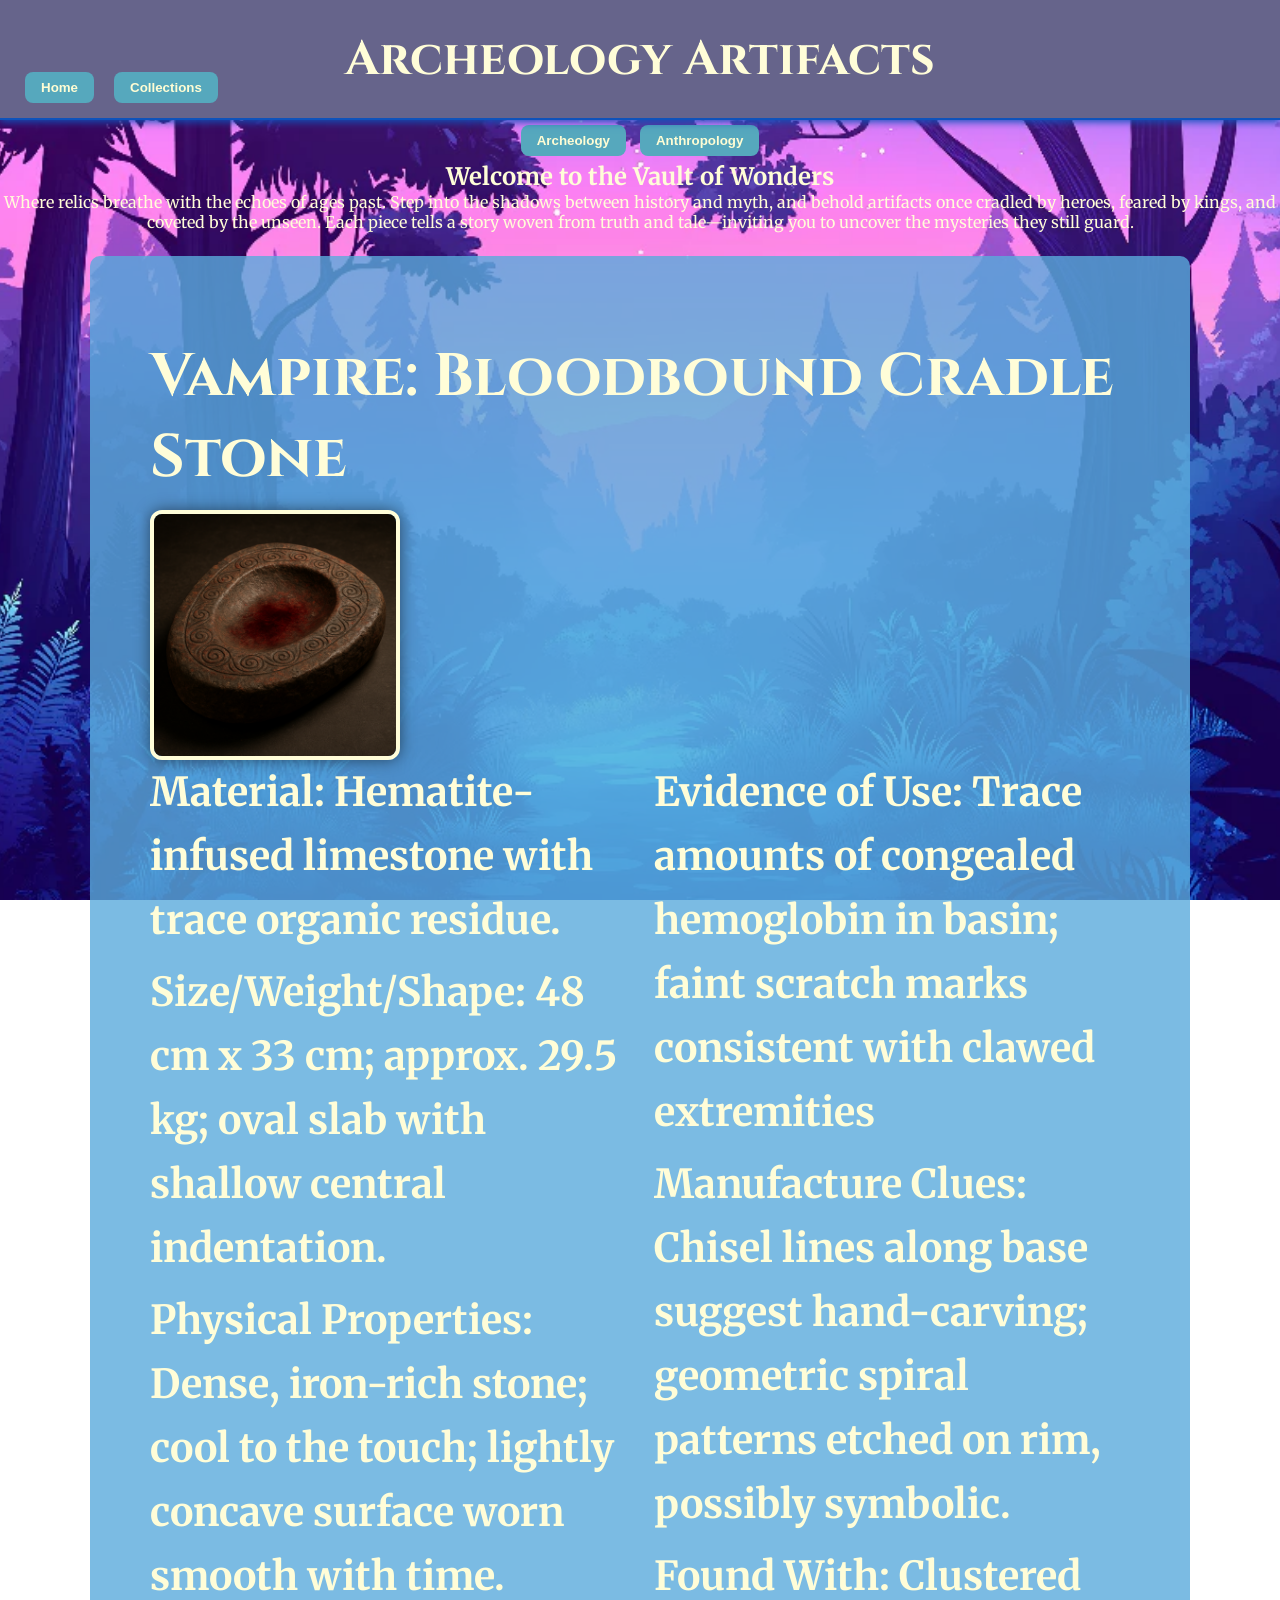
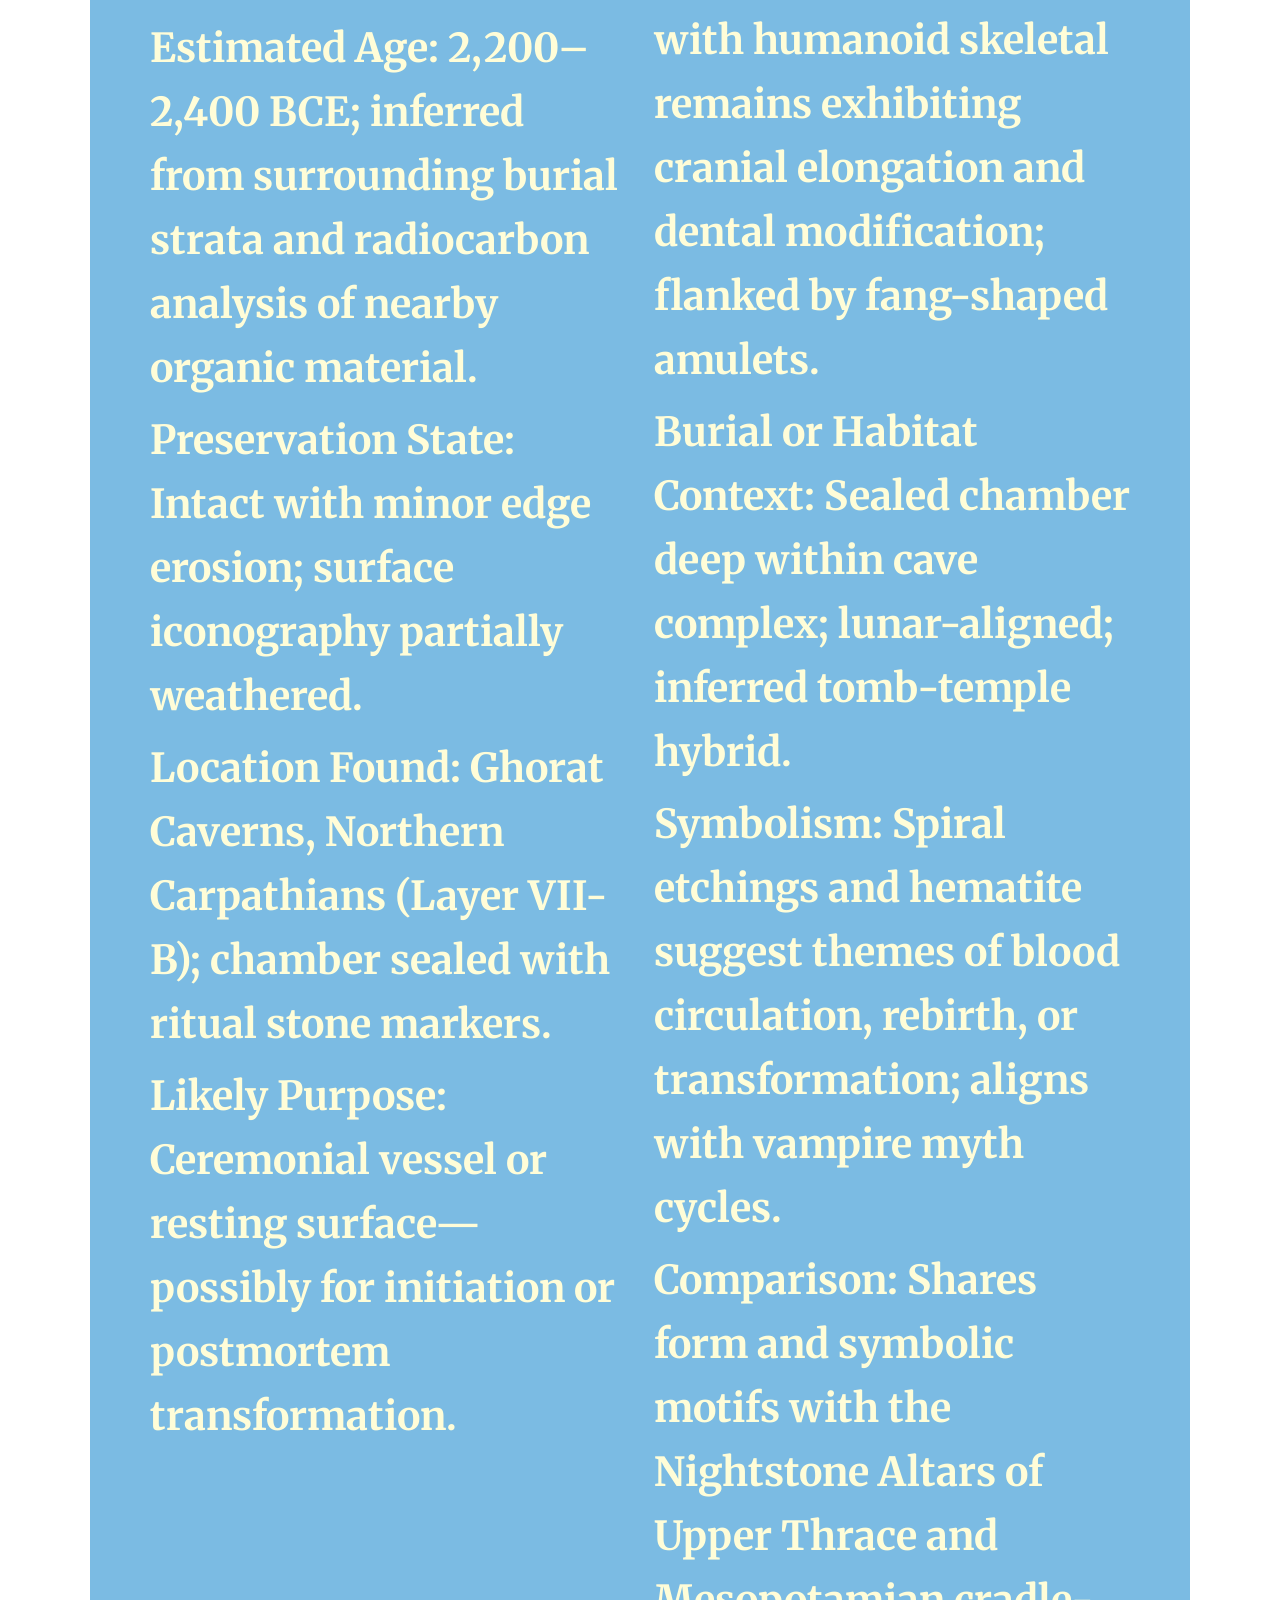
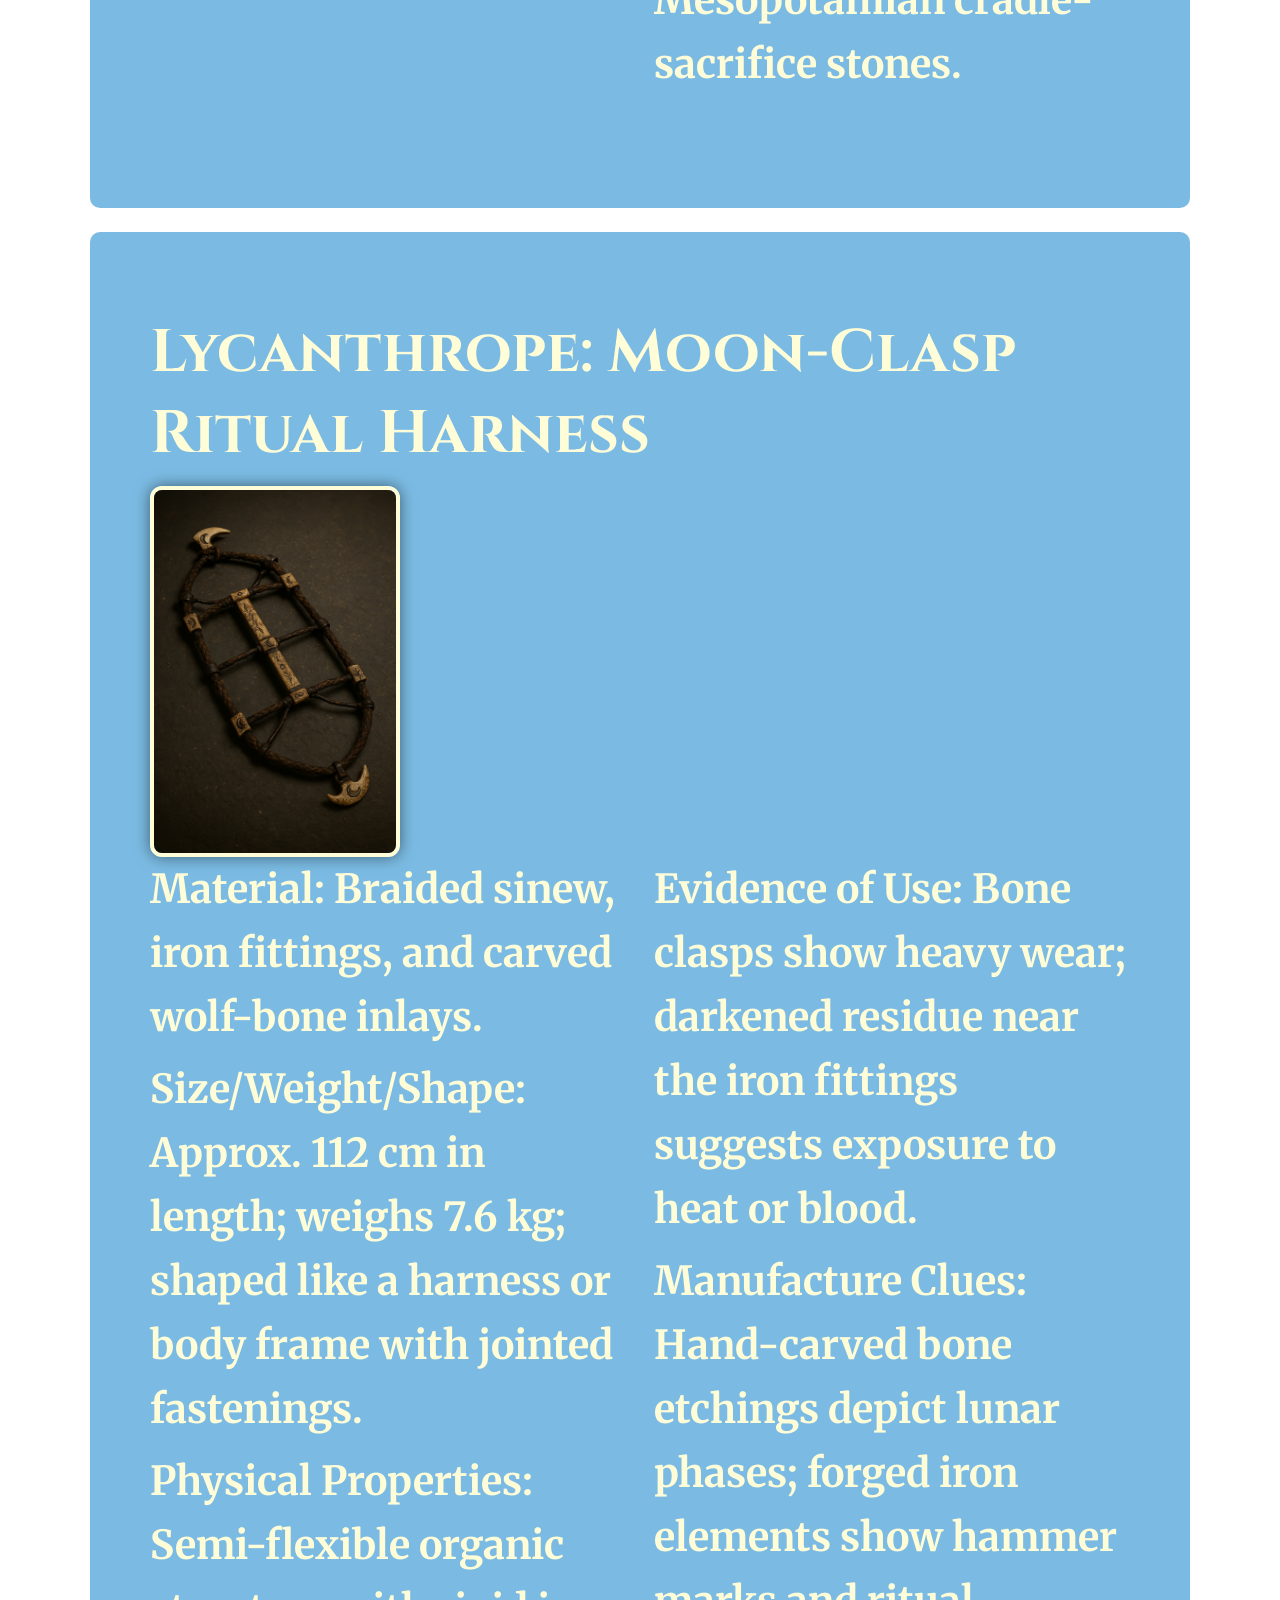
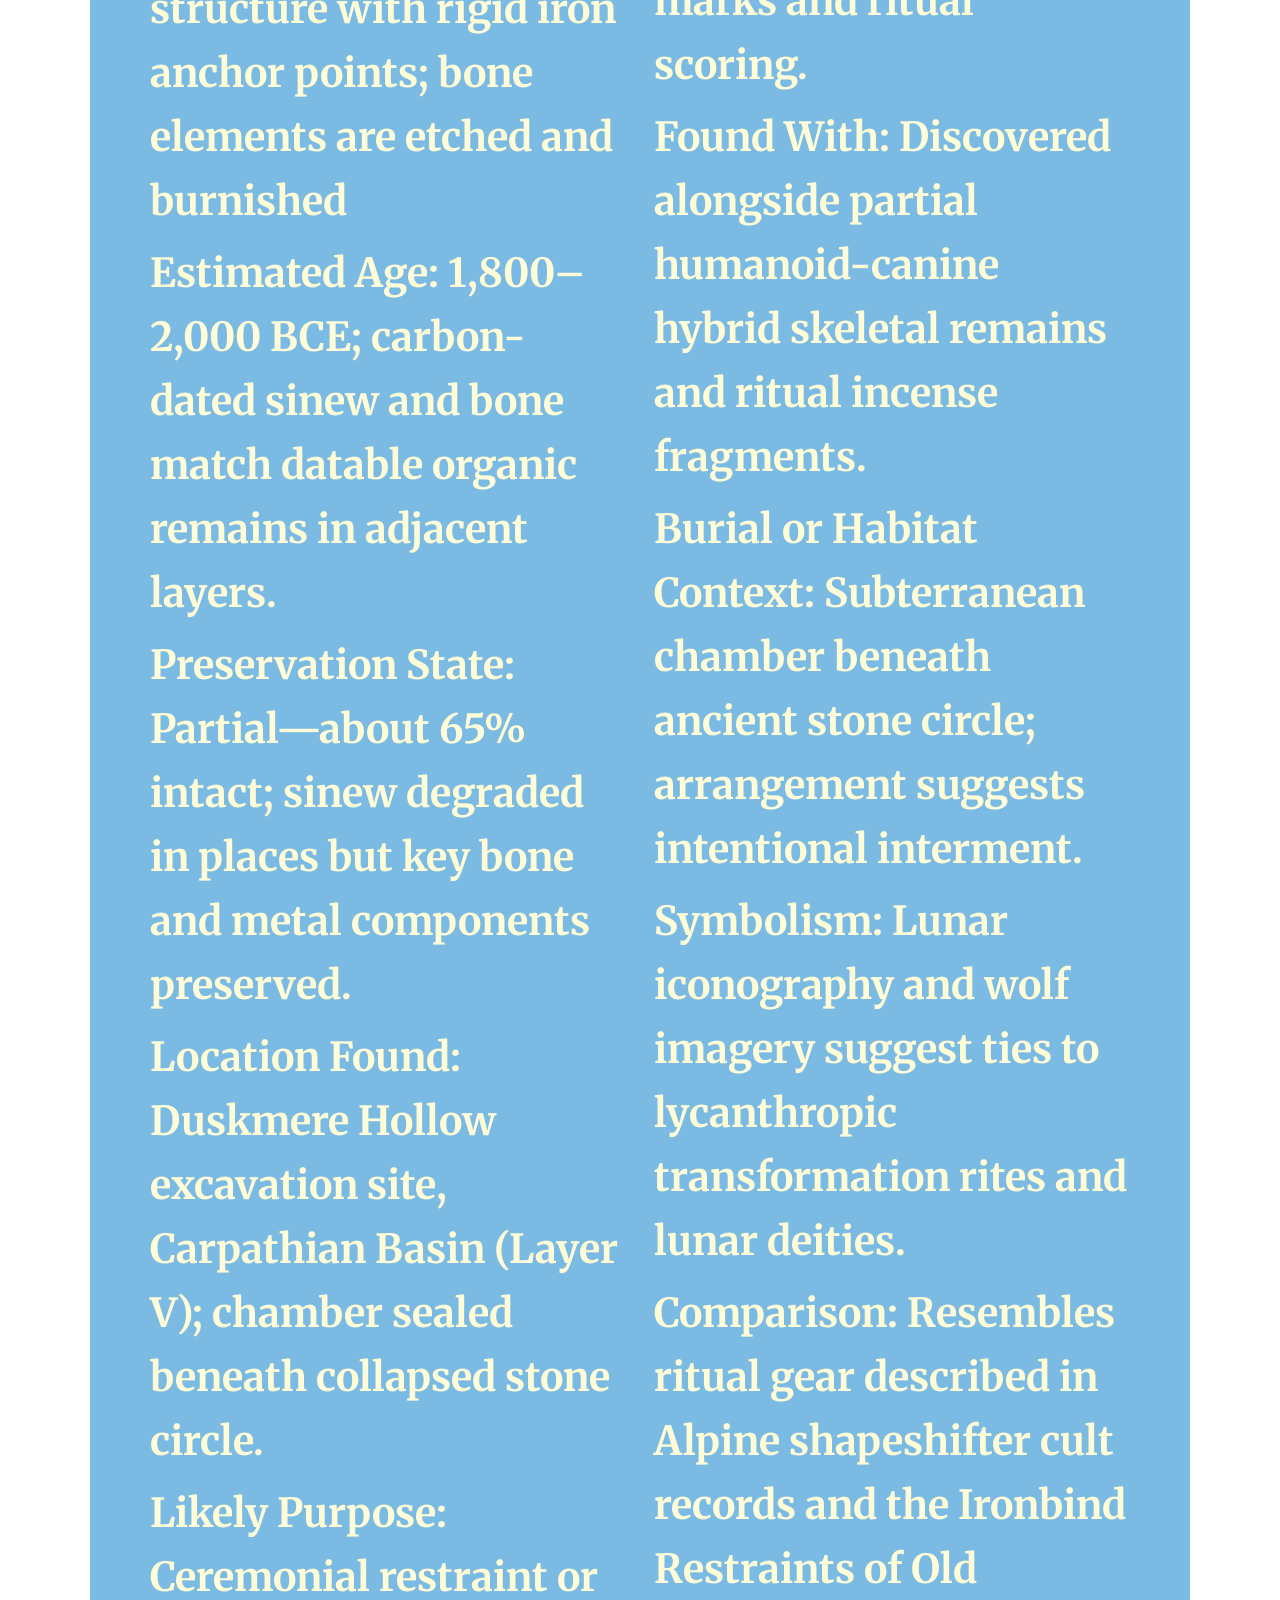
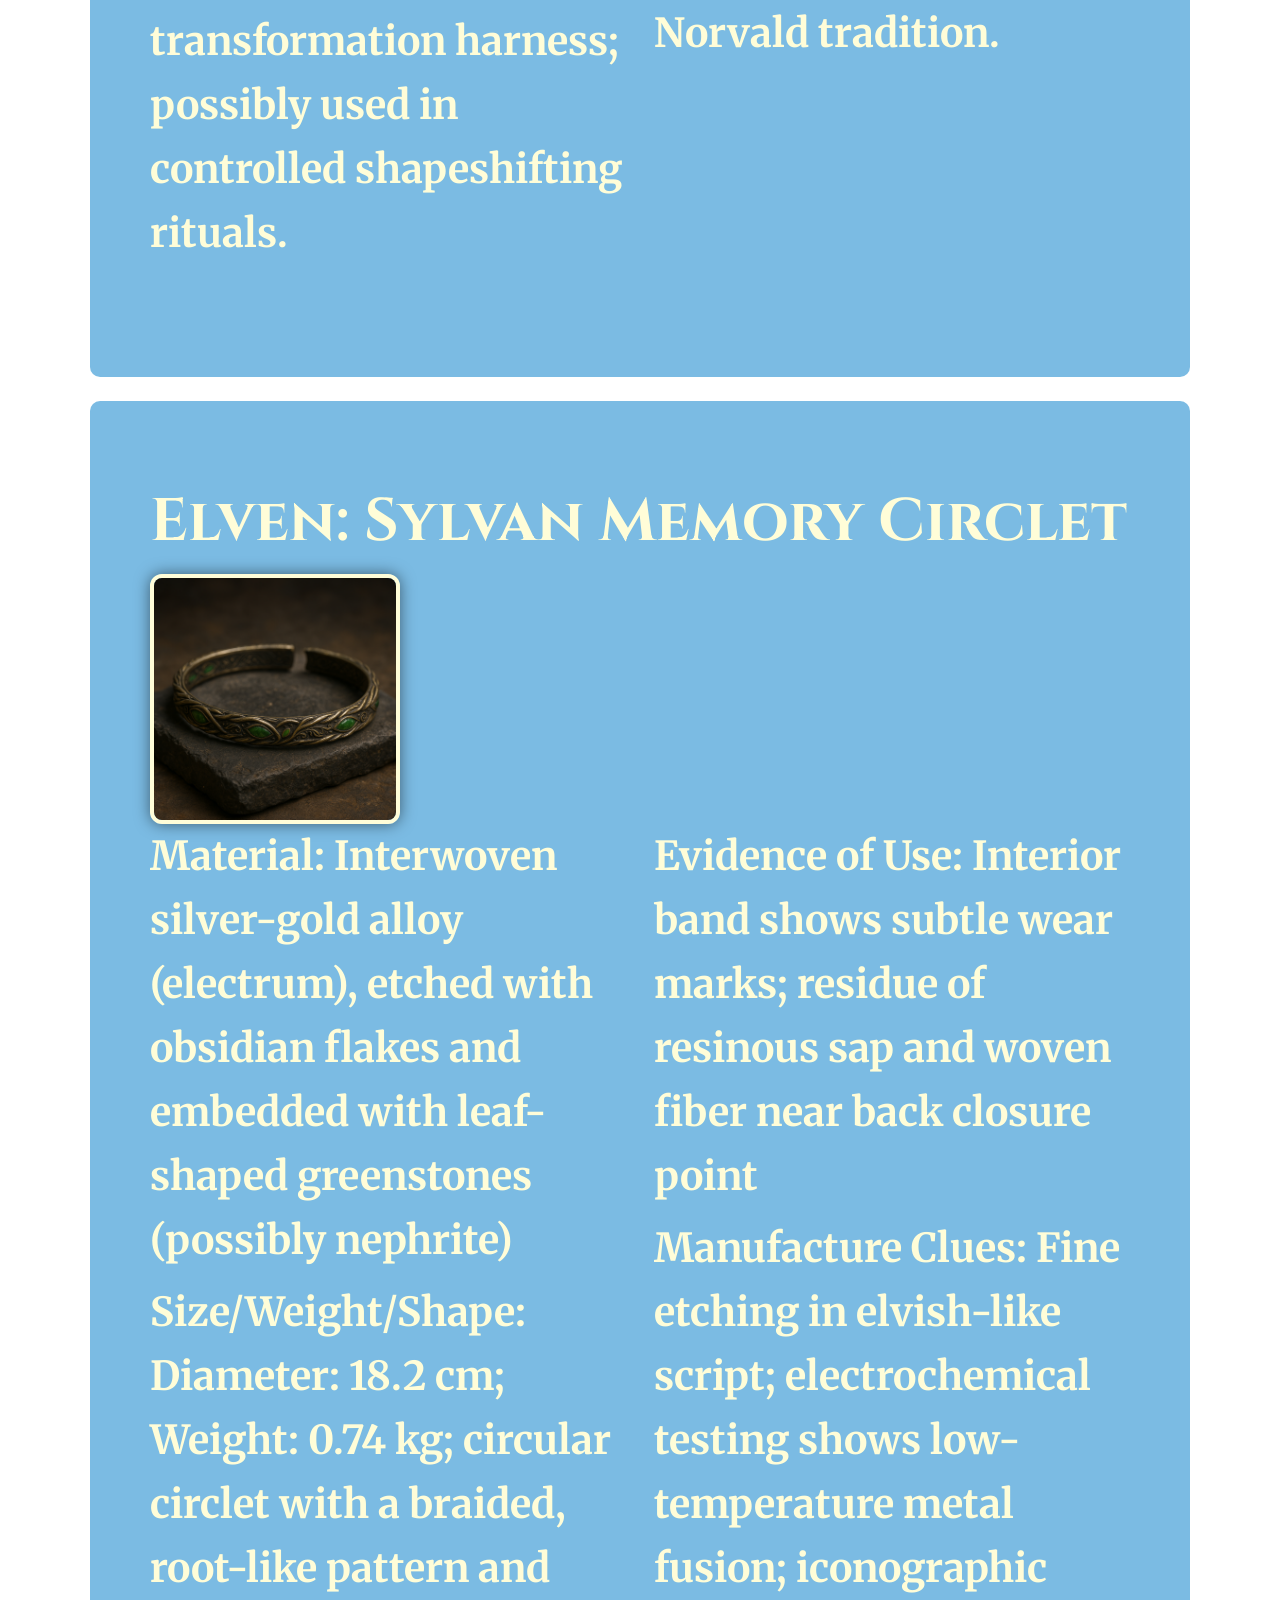
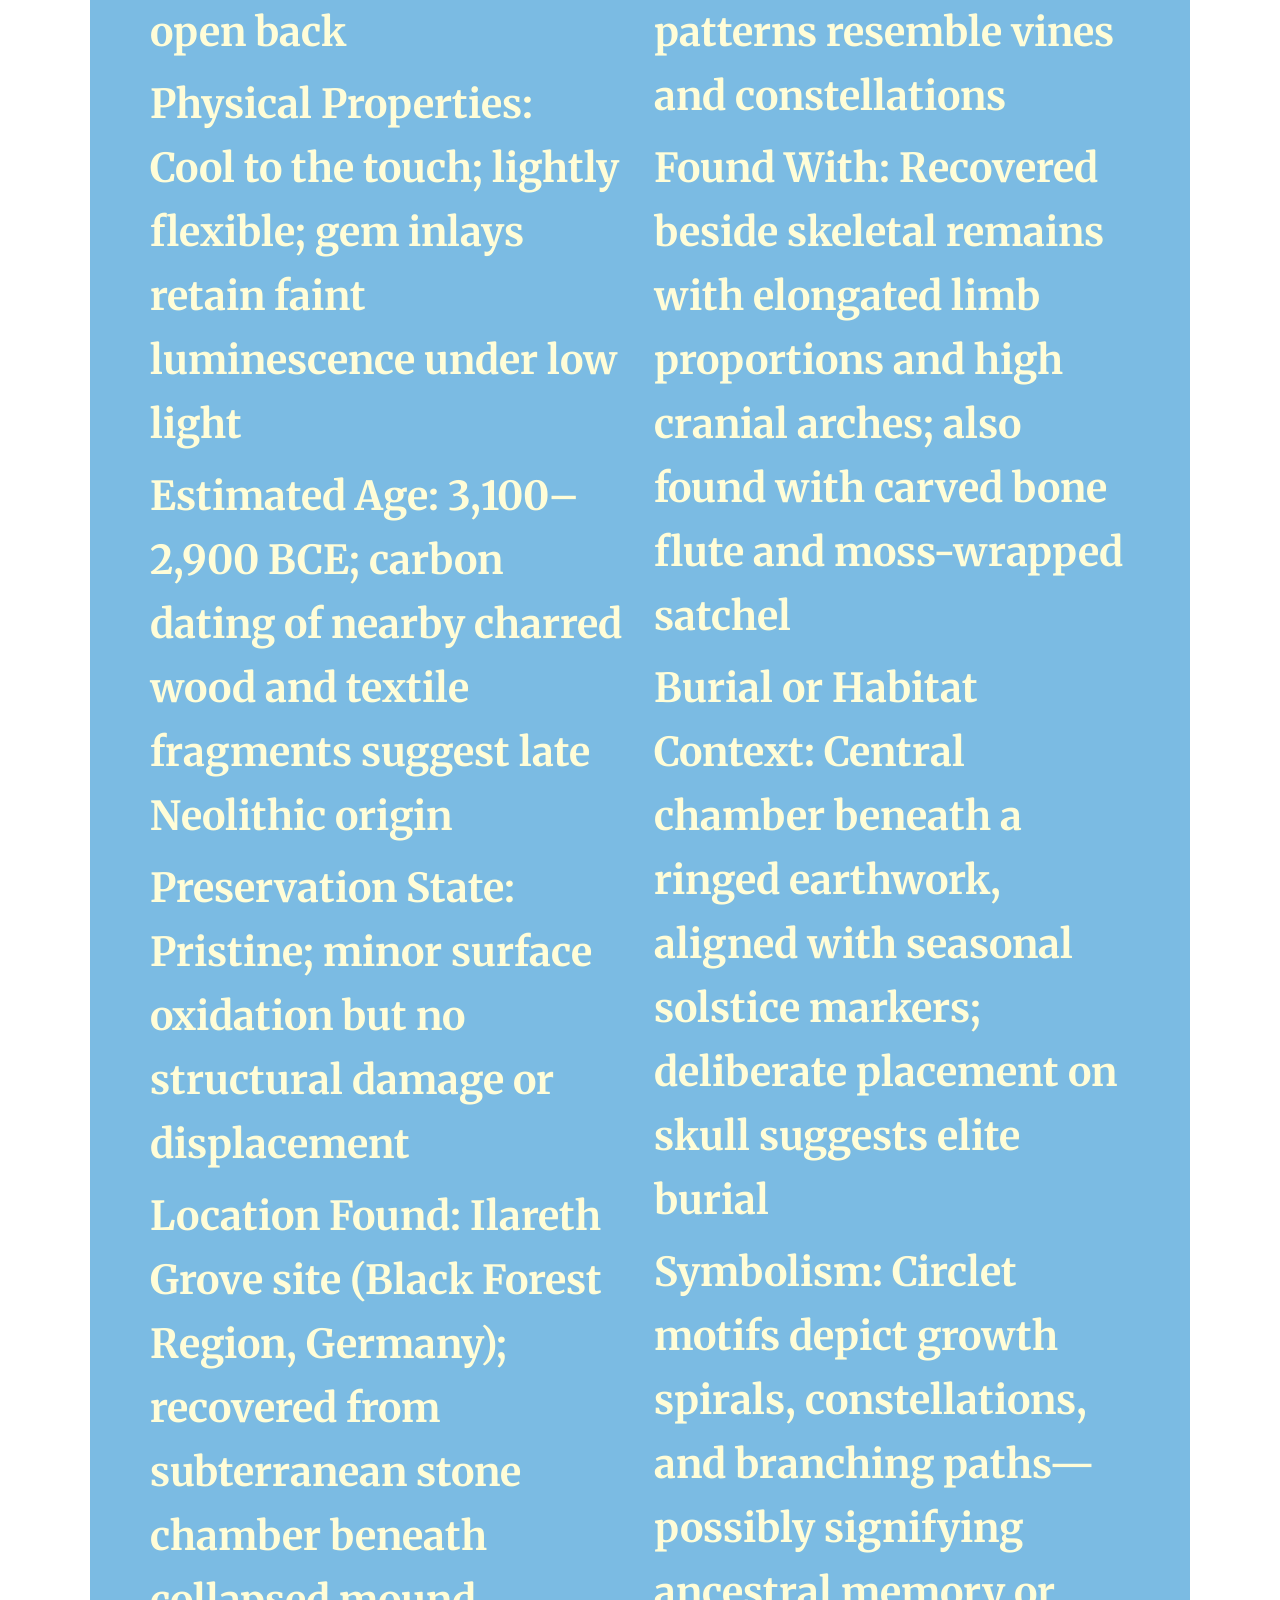
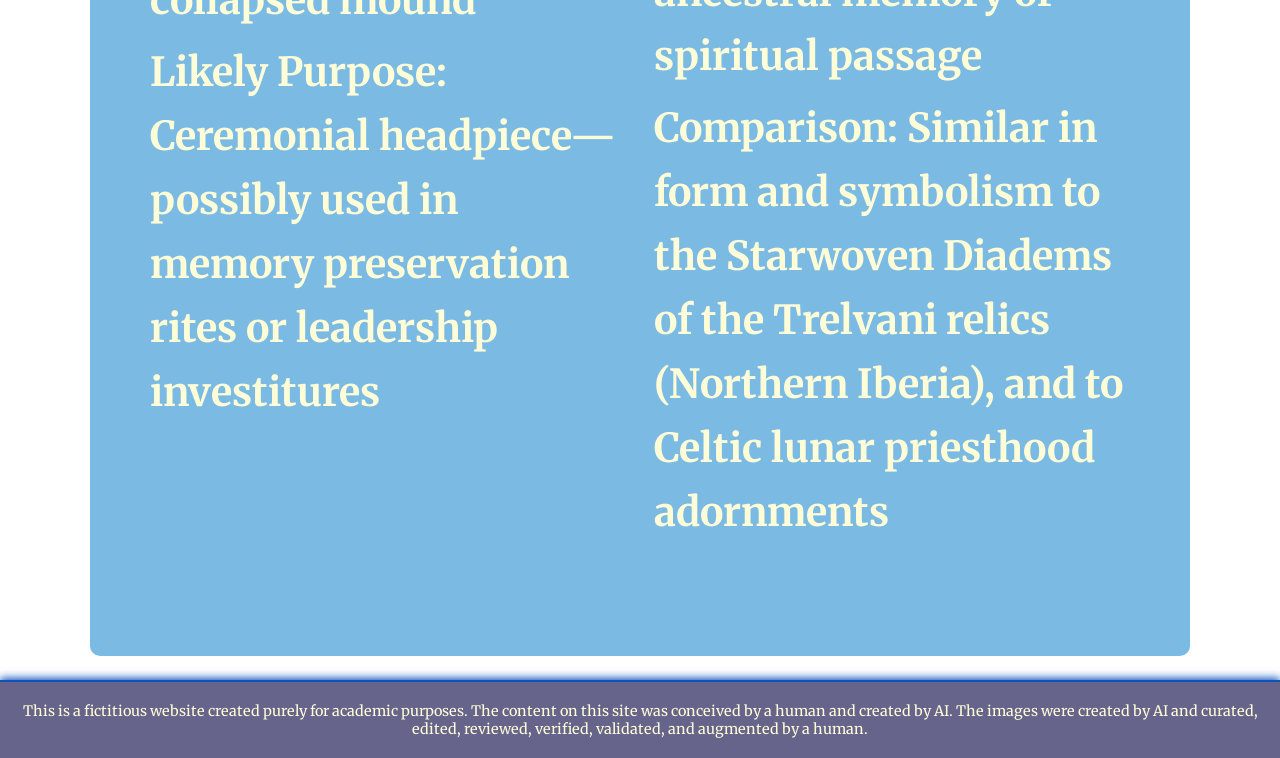
==== index.html @ 2eaf4a97 "Update index.html" ====
<!DOCTYPE html>
<html lang="en">
<head>
  <meta charset="UTF-8">
  <title>Mythical Creature Museum</title>
  <meta name="robots" content="noindex, nofollow">
  <link rel="stylesheet" type="text/css" href="css/archeology.css">
  <link href="https://fonts.googleapis.com/css2?family=Cinzel:wght@700&family=Merriweather:ital,wght@1,300&display=swap" rel="stylesheet">
</head>
<body>
  <div class="page-wrapper">
    <header>
      <h1>Archeology Artifacts</h1>
      <div class="nav-buttons">
        <button onclick="location.href='html/index.html'">Home</button>
        <button onclick="location.href='html/collections.html'">Collections</button>
      </div>
    </header>

    <div class="background-wrap">
      <div class="sub-nav-buttons">
        <button onclick="location.href='archeology.html'">Archeology</button>
        <button onclick="location.href='anthropology.html'">Anthropology</button>
      </div>
     <main class="home-columns">
      <section class="hero">
        <h2>Welcome to the Vault of Wonders</h2>
        <p>Where relics breathe with the echoes of ages past. Step into the
          shadows between history and myth, and behold artifacts once cradled
          by heroes, feared by kings, and coveted by the unseen. Each piece
          tells a story woven from truth and tale—inviting you to uncover the
          mysteries they still guard.</p>
      </section>

     <div class="creature-grid">

<!-- Artifact item 1 -->
  <section class="vampire-container">
   <div class="vampire-row">
     <h3 class="artifact-title">
       <a href="https://yelyaht.github.io/MuseumV/">Vampire: Bloodbound Cradle Stone</a></h3>
     </h3>

     <div class="artifact-media">
       <img src="images/vamart.jpg" alt="Vampire Artifact">
    </div>

       <div class="artifact-text">
         <div class="spec-list">
            <p><strong>Material:</strong> Hematite-infused limestone with trace organic residue.</p>
            <p><strong>Size/Weight/Shape:</strong> 48 cm x 33 cm; approx. 29.5 kg; oval
            slab with shallow central indentation.</p>
            <p><strong>Physical Properties:</strong> Dense, iron-rich stone; cool to the touch;
            lightly concave surface worn smooth with time.</p>
            <p><strong>Estimated Age:</strong> 2,200–2,400 BCE; inferred from surrounding
            burial strata and radiocarbon analysis of nearby organic material.</p>
            <p><strong>Preservation State:</strong> Intact with minor edge erosion;
            surface iconography partially weathered.</p>
            <p><strong>Location Found:</strong> Ghorat Caverns, Northern Carpathians
            (Layer VII-B); chamber sealed with ritual stone markers.</p>
            <p><strong>Likely Purpose:</strong> Ceremonial vessel or resting
            surface—possibly for initiation or postmortem transformation.</p>
            <p><strong>Evidence of Use:</strong> Trace amounts of congealed hemoglobin
            in basin; faint scratch marks consistent with clawed extremities</p>
            <p><strong>Manufacture Clues:</strong> Chisel lines along base suggest
            hand-carving; geometric spiral patterns etched on rim, possibly symbolic.</p>
            <p><strong>Found With:</strong> Clustered with humanoid skeletal remains
            exhibiting cranial elongation and dental modification; flanked by fang-shaped
            amulets.</p>
            <p><strong>Burial or Habitat Context:</strong> Sealed chamber deep within
            cave complex; lunar-aligned; inferred tomb-temple hybrid.</p>
            <p><strong>Symbolism:</strong> Spiral etchings and hematite suggest themes
            of blood circulation, rebirth, or transformation; aligns with vampire myth
            cycles.</p>
            <p><strong>Comparison:</strong> Shares form and symbolic motifs with the
            Nightstone Altars of Upper Thrace and Mesopotamian cradle-sacrifice stones.</p>
          </ol>
          </div>
        </div>
      </div>
    </div>
  </section>

<!-- Artifact item 2 -->
    <section class="werewolf-container">
      <div class="werewolf-row">
        <h3 class="artifact-title">
          <a href="https://yelyaht.github.io/Museum/html/werewolf.html">Lycanthrope: Moon-Clasp Ritual Harness</a></h3>
        </h3>

        <div class="artifact-media">
          <img src="images/werart.jpg" alt="Werewolf Artifact">
        </div>

          <div class="artifact-text">
            <div class="spec-list">
              <p><strong>Material:</strong> Braided sinew, iron fittings, and carved
              wolf-bone inlays.</p>
              <p><strong>Size/Weight/Shape:</strong> Approx. 112 cm in length; weighs
              7.6 kg; shaped like a harness or body frame with jointed fastenings.</p>
              <p><strong>Physical Properties:</strong> Semi-flexible organic structure
              with rigid iron anchor points; bone elements are etched and burnished</p>
              <p><strong>Estimated Age:</strong> 1,800–2,000 BCE; carbon-dated sinew
              and bone match datable organic remains in adjacent layers.</p>
              <p><strong>Preservation State:</strong> Partial—about 65% intact; sinew
              degraded in places but key bone and metal components preserved.</p>
              <p><strong>Location Found:</strong> Duskmere Hollow excavation site, Carpathian
              Basin (Layer V); chamber sealed beneath collapsed stone circle.</p>
              <p><strong>Likely Purpose:</strong> Ceremonial restraint or transformation harness;
              possibly used in controlled shapeshifting rituals.</p>
              <p><strong>Evidence of Use:</strong> Bone clasps show heavy wear; darkened
              residue near the iron fittings suggests exposure to heat or blood.</p>
              <p><strong>Manufacture Clues:</strong> Hand-carved bone etchings depict lunar phases;
              forged iron elements show hammer marks and ritual scoring.</p>
              <p><strong>Found With:</strong> Discovered alongside partial humanoid-canine
              hybrid skeletal remains and ritual incense fragments.</p>
              <p><strong>Burial or Habitat Context:</strong> Subterranean chamber beneath
              ancient stone circle; arrangement suggests intentional interment.</p>
              <p><strong>Symbolism:</strong> Lunar iconography and wolf imagery suggest ties to
              lycanthropic transformation rites and lunar deities.</p>
              <p><strong>Comparison:</strong> Resembles ritual gear described in Alpine
              shapeshifter cult records and the Ironbind Restraints of Old Norvald tradition.</p>
          </ol>
          </div>
        </div>
      </div>
     </div>
  </section>

<!-- Artifact item 2 -->
    <section class="elven-container">
      <div class="elven-row">
        <h3 class="artifact-title">
          <a href="https://yelyaht.github.io/MuseumE/">Elven: Sylvan Memory Circlet</a></h3>
        </h3>

        <div class="artifact-media">
          <img src="images/elfart.jpg" alt="Elven Artifact">
        </div>

          <div class="artifact-text">
            <div class="spec-list">
               <p><strong>Material:</strong> Interwoven silver-gold alloy (electrum),
               etched with obsidian flakes and embedded with leaf-shaped greenstones
               (possibly nephrite)</p>
               <p><strong>Size/Weight/Shape:</strong> Diameter: 18.2 cm; Weight: 0.74 kg;
               circular circlet with a braided, root-like pattern and open back</p>
               <p><strong>Physical Properties:</strong> Cool to the touch; lightly
               flexible; gem inlays retain faint luminescence under low light</p>
               <p><strong>Estimated Age:</strong> 3,100–2,900 BCE; carbon dating of
               nearby charred wood and textile fragments suggest late Neolithic origin</p>
               <p><strong>Preservation State:</strong> Pristine; minor surface oxidation
               but no structural damage or displacement</p>
               <p><strong>Location Found:</strong> Ilareth Grove site (Black Forest Region,
               Germany); recovered from subterranean stone chamber beneath collapsed
               mound</p>
               <p><strong>Likely Purpose:</strong> Ceremonial headpiece—possibly used
               in memory preservation rites or leadership investitures</p>
               <p><strong>Evidence of Use:</strong> Interior band shows subtle wear
               marks; residue of resinous sap and woven fiber near back closure point</p>
               <p><strong>Manufacture Clues:</strong> Fine etching in elvish-like script;
               electrochemical testing shows low-temperature metal fusion; iconographic
               patterns resemble vines and constellations</p>
               <p><strong>Found With:</strong> Recovered beside skeletal remains with
               elongated limb proportions and high cranial arches; also found with carved
               bone flute and moss-wrapped satchel</p>
               <p><strong>Burial or Habitat Context:</strong> Central chamber beneath
               a ringed earthwork, aligned with seasonal solstice markers; deliberate
               placement on skull suggests elite burial</p>
               <p><strong>Symbolism:</strong> Circlet motifs depict growth spirals,
               constellations, and branching paths—possibly signifying ancestral memory
               or spiritual passage</p>
               <p><strong>Comparison:</strong> Similar in form and symbolism to the
               Starwoven Diadems of the Trelvani relics (Northern Iberia), and to
               Celtic lunar priesthood adornments</p>
          </ol>
         </div>
       </div>
      </div>
    </div>
  </section>

   <footer>
     <p>This is a fictitious website created purely for academic purposes. The
        content on this site was conceived by a human and created by AI. The
        images were created by AI and curated, edited, reviewed, verified,
        validated, and augmented by a human.</p>
   </footer>
  </div>
 </div>
</body>
</html>
---- css/archeology.css ----
/* Fonts */
@import url('https://fonts.googleapis.com/css2?family=Cinzel:wght@700&family=Merriweather:ital,wght@1,300&display=swap');

/* Base reset */
* {
  box-sizing: border-box;
  margin: 0;
  padding: 0;
}

html, body {
  height: 100%;
  padding: 0;
  margin: 0;
}

body {
  margin: 0;
  font-family: 'Merriweather', serif;
  background: url('../images/banner.jpg') no-repeat center center fixed;
  background-size: cover;
  color: #fffdd8;
  text-align: center;
}

header {
  position: sticky;
  top: 0;
  background-color: #66648b;
  color: #fffdd8;
  padding: 20px;
  z-index: 1000;
  border-bottom: 2px solid #0f52ba;
  text-align: center;
  font-family: 'Cinzel', serif;
  font-size: 2em;
  display: flex;
  align-items: center;
  justify-content: center;
  position: sticky;
  top: 0;
  height: 120px;
  box-shadow: 0 2px 8px #0f52ba;
}

header h1 {
  padding: 20px;
  margin: 0;
  font-size: 3rem;
}

.nav-buttons {
  position: absolute;
  bottom: 10px;
  left: 20px;
  display: flex;
  gap: 10px;
}

button {
  margin: 5px;
  padding: 8px 16px;
  background-color: #56a8bd;
  color: #FFFDD4;
  border: none;
  border-radius: 8px;
  cursor: pointer;
  font-weight: bold;
  transition: background-color 0.3s ease;
}

button:hover {
  background-color: #56a8bd;
}

.artifact h2 {
  background-color: rgba(90, 170, 220, 0.8);
  display: inline-block;
  padding: 20px 40px;
  border-radius: 10px;
  font-size: 2.5rem;
  font-family: 'Cinzel', serif;
  margin-top: 40px;
}

.vampire-container,
.werewolf-container,
.elven-container {
  background-color: rgba(90, 170, 220, 0.8);
  padding: 60px 40px;
  font-size: 2.5rem;
  font-weight: bold;
  border-radius: 10px;
  flex: 1;
  min-width: 200px;
  max-width: 1100px;
  margin: 24px auto;
  text-align: left;
}

.vampire-row,
.werewolf-row,
.elven-row {
  display: block;
  margin-bottom: 32px;
  padding: 20px;
  border-radius: 12px;
}

/* Headings above each artifact */
.vampire-row h3,
.werewolf-row h3,
.elven-row h3 {
  margin: 0 0 12px 0;          /* space below title */
  font-family: 'Cinzel', serif;
  font-size: 1.5em;
}

.vampire-row h3 a,
.werewolf-row h3 a,
.elven-row h3 a {
  color: #fffdd8;
  text-decoration: none;
}

.vampire-row h3 a:hover,
.werewolf-row h3 a:hover,
.elven-row h3 a:hover {
  text-decoration: underline;
}

.artifact-card {
  display: grid;
  grid-template-columns: 260px 1fr; /* image + list area */
  gap: 16px;
  align-items: start;
  background: none;
  padding: 0;
  border-radius: 0;
  box-shadow: none;
}

.artifact-title {
  grid-area: title;
  margin: 0 0 4px 0;
  font-family: 'Cinzel', serif;
  font-size: 1em;
}

.artifact-title a {
  color: #fffdd8
  text-decoration: none;
}

/* column/grid */

.artifact-media img {
  width: 100%;
  max-width: 260px;
  height: auto;
  border: 4px solid #fffdd8;
  border-radius: 12px;
  box-shadow: 0 0 15px rgba(0,0,0,0.5);
  display: block;
  margin: 0;
}

.artifact-text{
  margin: 0;
  background: none;
  padding: 0;
  border-radius: 0;
  box-shadow: none;
}

.spec-list {
  column-count: 2;
  column-gap: 28px;
  margin: 0;
}

.spec-list p{
  break-inside: avoid;
  margin: 0 0 8px 0;
  line-height: 1.6;
}

.vampire-row img {
  width: 250px;
  height: auto;
  border: 4px solid #fffdd8;
  border-radius: 12px;
  box-shadow: 0 0 15px rgba(0,0,0,0.5);
  flex-shrink: 0;
}

.werewolf-row img {
  width: 250px;
  height: auto;
  border: 4px solid #fffdd8;
  border-radius: 12px;
  box-shadow: 0 0 15px rgba(0,0,0,0.5);
  flex-shrink: 0;
}

.elven-row img {
  width: 250px;
  height: auto;
  border: 4px solid #fffdd8;
  border-radius: 12px;
  box-shadow: 0 0 15px rgba(0,0,0,0.5);
  flex-shrink: 0;
}

/* Footer */
footer {
  background-color: #66648b;
  text-align: center;
  padding: 20px;
  margin-top: auto;
  border-top: 2px solid #0f52ba;
  font-size: 0.9em;
  box-shadow: 0 -2px 8px #0f52ba;
  width: 100%;
}
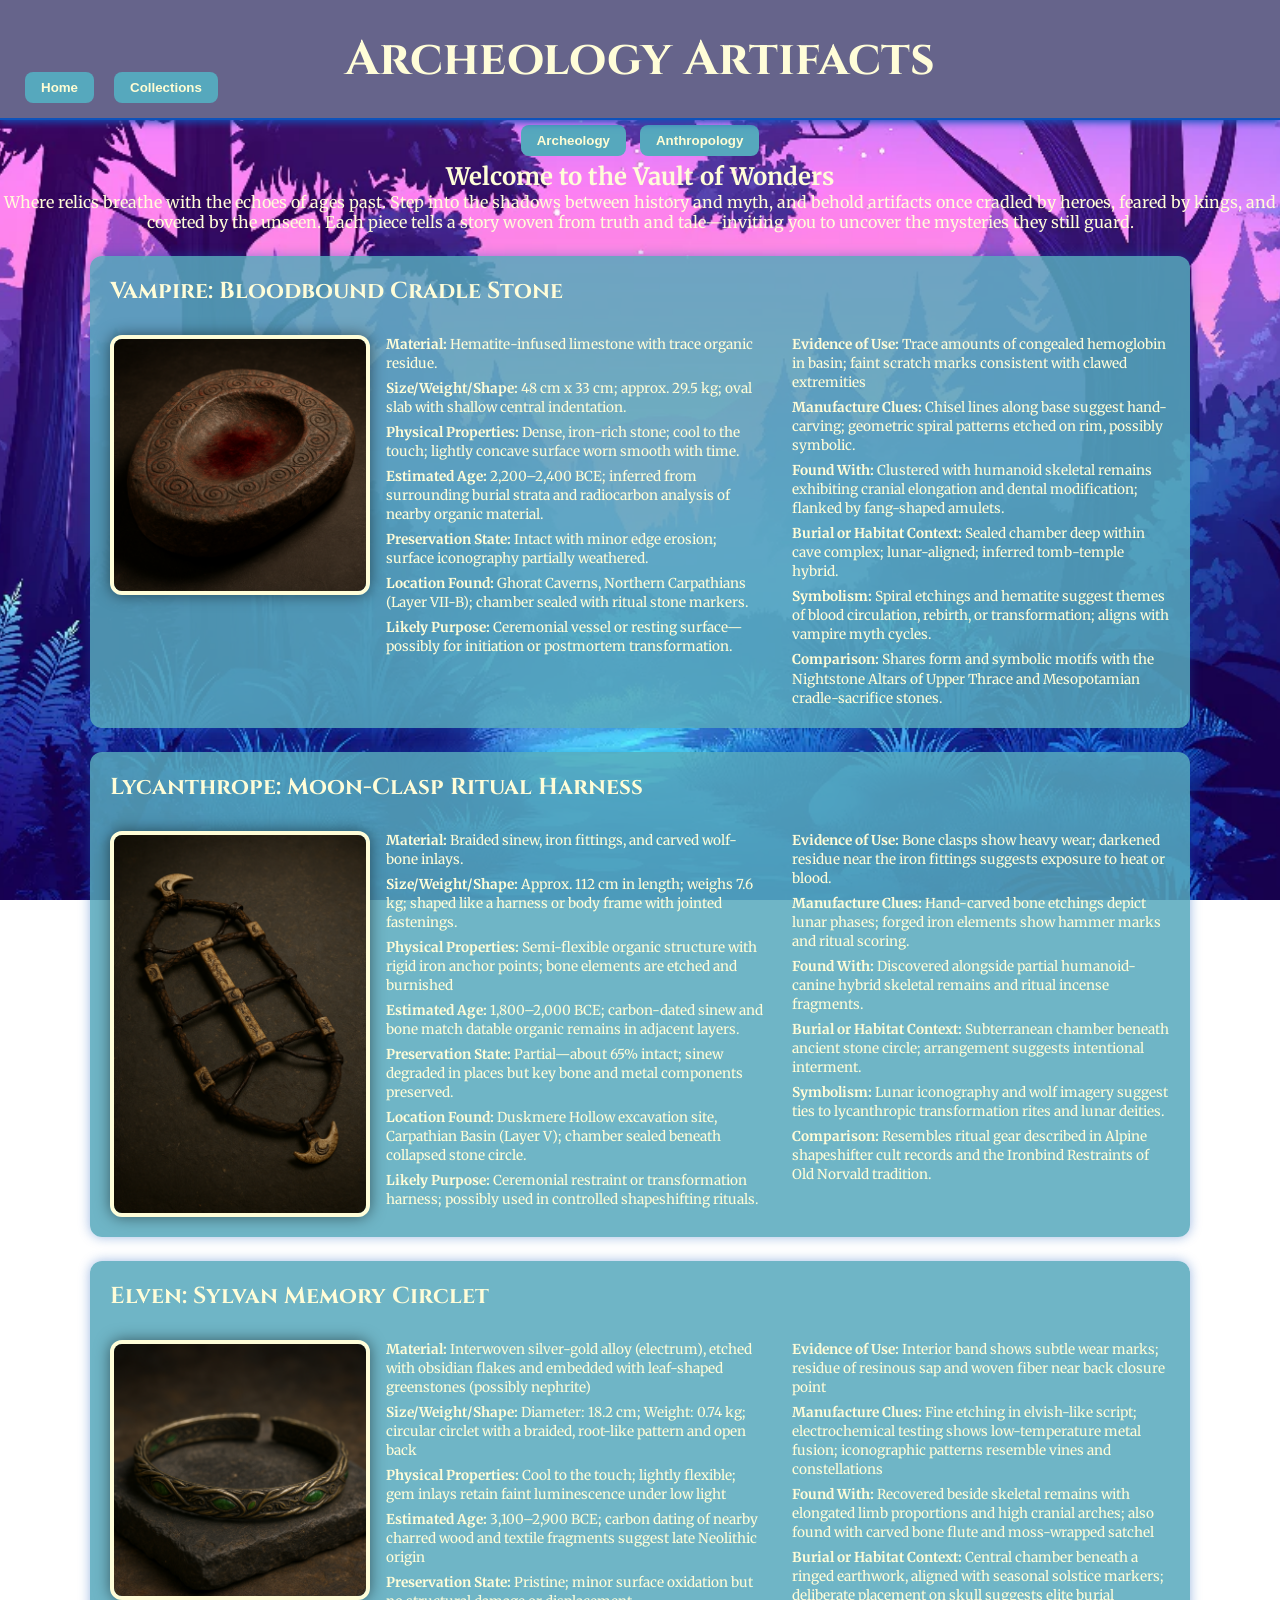
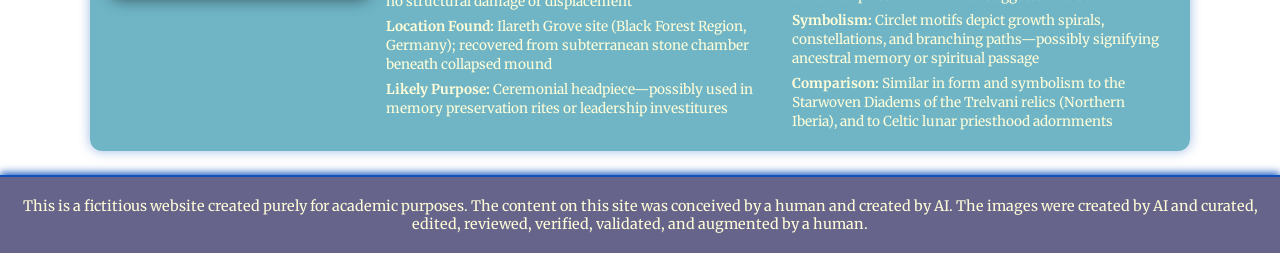
==== commit 30857175: "Update index.html" ====
--- a/index.html
+++ b/index.html
@@ -12,14 +12,14 @@
     <header>
       <h1>Archeology Artifacts</h1>
       <div class="nav-buttons">
-        <button onclick="location.href='html/index.html'">Home</button>
-        <button onclick="location.href='html/collections.html'">Collections</button>
+        <button onclick="location.href='https://yelyaht.github.io/Museum/'">Home</button>
+        <button onclick="location.href='https://yelyaht.github.io/Museum/html/collections.html'">Collections</button>
       </div>
     </header>
 
     <div class="background-wrap">
       <div class="sub-nav-buttons">
-        <button onclick="location.href='archeology.html'">Archeology</button>
+        <button onclick="location.href='https://yelyaht.github.io/MuseumArAn/'">Archeology</button>
         <button onclick="location.href='anthropology.html'">Anthropology</button>
       </div>
      <main class="home-columns">
@@ -37,9 +37,7 @@
 <!-- Artifact item 1 -->
   <section class="vampire-container">
    <div class="vampire-row">
-     <h3 class="artifact-title">
-       <a href="https://yelyaht.github.io/MuseumV/">Vampire: Bloodbound Cradle Stone</a></h3>
-     </h3>
+     <h3><a href="https://yelyaht.github.io/MuseumV/">Vampire: Bloodbound Cradle Stone</a></h3>
 
      <div class="artifact-media">
        <img src="images/vamart.jpg" alt="Vampire Artifact">
@@ -74,7 +72,6 @@
             cycles.</p>
             <p><strong>Comparison:</strong> Shares form and symbolic motifs with the
             Nightstone Altars of Upper Thrace and Mesopotamian cradle-sacrifice stones.</p>
-          </ol>
           </div>
         </div>
       </div>
@@ -84,9 +81,7 @@
 <!-- Artifact item 2 -->
     <section class="werewolf-container">
       <div class="werewolf-row">
-        <h3 class="artifact-title">
-          <a href="https://yelyaht.github.io/Museum/html/werewolf.html">Lycanthrope: Moon-Clasp Ritual Harness</a></h3>
-        </h3>
+        <h3><a href="https://yelyaht.github.io/Museum/html/werewolf.html">Lycanthrope: Moon-Clasp Ritual Harness</a></h3>
 
         <div class="artifact-media">
           <img src="images/werart.jpg" alt="Werewolf Artifact">
@@ -120,7 +115,6 @@
               lycanthropic transformation rites and lunar deities.</p>
               <p><strong>Comparison:</strong> Resembles ritual gear described in Alpine
               shapeshifter cult records and the Ironbind Restraints of Old Norvald tradition.</p>
-          </ol>
           </div>
         </div>
       </div>
@@ -130,9 +124,7 @@
 <!-- Artifact item 2 -->
     <section class="elven-container">
       <div class="elven-row">
-        <h3 class="artifact-title">
-          <a href="https://yelyaht.github.io/MuseumE/">Elven: Sylvan Memory Circlet</a></h3>
-        </h3>
+        <h3><a href="https://yelyaht.github.io/MuseumE/">Elven: Sylvan Memory Circlet</a></h3>
 
         <div class="artifact-media">
           <img src="images/elfart.jpg" alt="Elven Artifact">
@@ -173,7 +165,6 @@
                <p><strong>Comparison:</strong> Similar in form and symbolism to the
                Starwoven Diadems of the Trelvani relics (Northern Iberia), and to
                Celtic lunar priesthood adornments</p>
-          </ol>
          </div>
        </div>
       </div>
--- a/css/archeology.css
+++ b/css/archeology.css
@@ -86,13 +86,10 @@
 .vampire-container,
 .werewolf-container,
 .elven-container {
-  background-color: rgba(90, 170, 220, 0.8);
-  padding: 60px 40px;
-  font-size: 2.5rem;
-  font-weight: bold;
+  padding: 0;
+  font-size: inherit;
+  font-weight: normal;
   border-radius: 10px;
-  flex: 1;
-  min-width: 200px;
   max-width: 1100px;
   margin: 24px auto;
   text-align: left;
@@ -101,19 +98,27 @@
 .vampire-row,
 .werewolf-row,
 .elven-row {
-  display: block;
-  margin-bottom: 32px;
+  display: grid;
+  grid-template: 260px 1fr;
+  grid-template-rows: auto 1fr;
+  grid-template-areas:
+    "title title"
+    "media content";
+  gap: 16px;
   padding: 20px;
   border-radius: 12px;
+  background-color: rgba(86, 168, 189, 0.85);
+  box-shadow: 0 0 12px rgba(15, 82, 186, 0.4);
 }
 
 /* Headings above each artifact */
 .vampire-row h3,
 .werewolf-row h3,
 .elven-row h3 {
+  grid-area: title;
   margin: 0 0 12px 0;          /* space below title */
   font-family: 'Cinzel', serif;
-  font-size: 1.5em;
+  font-size: 1.2em;
 }
 
 .vampire-row h3 a,
@@ -121,25 +126,14 @@
 .elven-row h3 a {
   color: #fffdd8;
   text-decoration: none;
+  font-size: 1.2em;
 }
 
 .vampire-row h3 a:hover,
 .werewolf-row h3 a:hover,
-.elven-row h3 a:hover {
-  text-decoration: underline;
-}
+.elven-row h3 a:hover { text-decoration: underline; }
 
-.artifact-card {
-  display: grid;
-  grid-template-columns: 260px 1fr; /* image + list area */
-  gap: 16px;
-  align-items: start;
-  background: none;
-  padding: 0;
-  border-radius: 0;
-  box-shadow: none;
-}
-
+/*
 .artifact-title {
   grid-area: title;
   margin: 0 0 4px 0;
@@ -150,10 +144,10 @@
 .artifact-title a {
   color: #fffdd8
   text-decoration: none;
-}
+}*/
 
 /* column/grid */
-
+.artifact-media { grid-area: media; }
 .artifact-media img {
   width: 100%;
   max-width: 260px;
@@ -162,54 +156,20 @@
   border-radius: 12px;
   box-shadow: 0 0 15px rgba(0,0,0,0.5);
   display: block;
-  margin: 0;
 }
 
-.artifact-text{
-  margin: 0;
-  background: none;
-  padding: 0;
-  border-radius: 0;
-  box-shadow: none;
-}
-
+.artifact-text{ grid-area: content; }
 .spec-list {
   column-count: 2;
   column-gap: 28px;
   margin: 0;
+  font-size: 0.85rem;
+  line-height: 1.4;
 }
 
 .spec-list p{
   break-inside: avoid;
-  margin: 0 0 8px 0;
-  line-height: 1.6;
-}
-
-.vampire-row img {
-  width: 250px;
-  height: auto;
-  border: 4px solid #fffdd8;
-  border-radius: 12px;
-  box-shadow: 0 0 15px rgba(0,0,0,0.5);
-  flex-shrink: 0;
-}
-
-.werewolf-row img {
-  width: 250px;
-  height: auto;
-  border: 4px solid #fffdd8;
-  border-radius: 12px;
-  box-shadow: 0 0 15px rgba(0,0,0,0.5);
-  flex-shrink: 0;
-}
-
-.elven-row img {
-  width: 250px;
-  height: auto;
-  border: 4px solid #fffdd8;
-  border-radius: 12px;
-  box-shadow: 0 0 15px rgba(0,0,0,0.5);
-  flex-shrink: 0;
+  margin: 0 0 6px 0;
 }
 
 /* Footer */
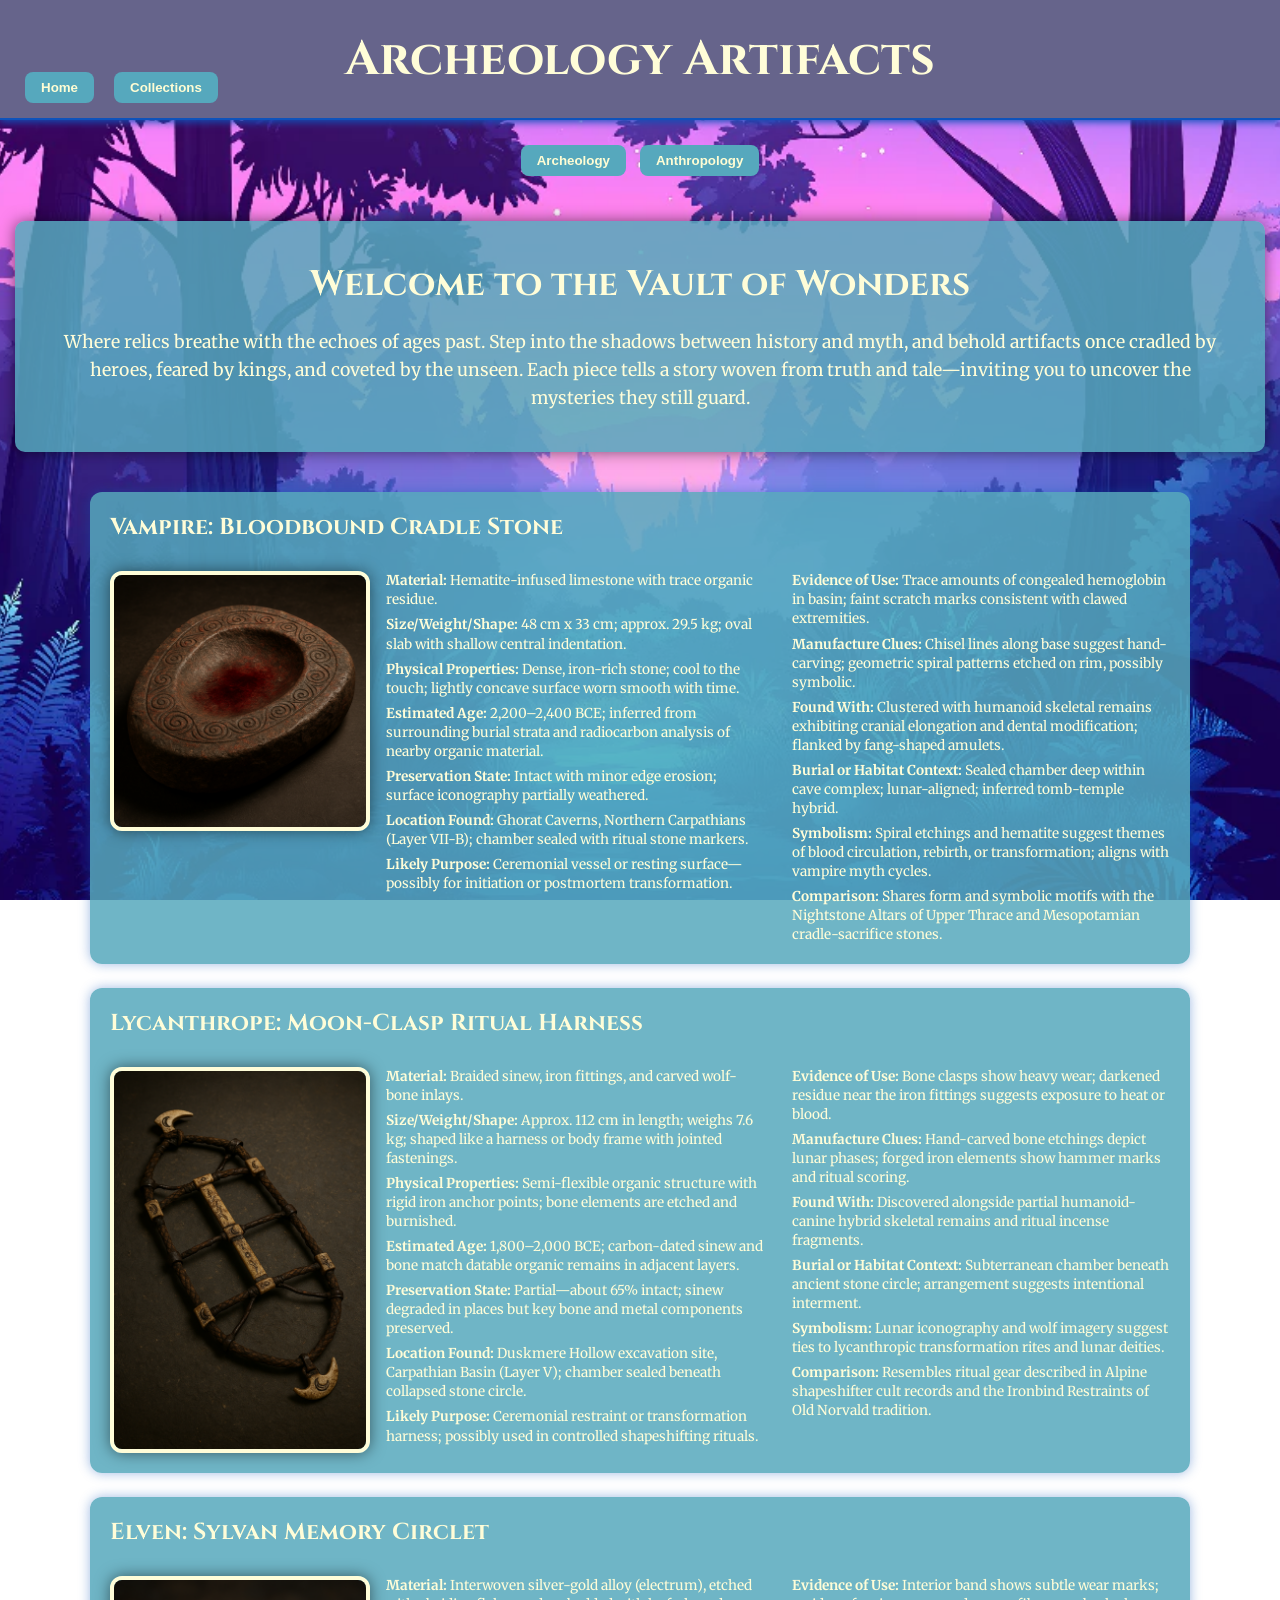
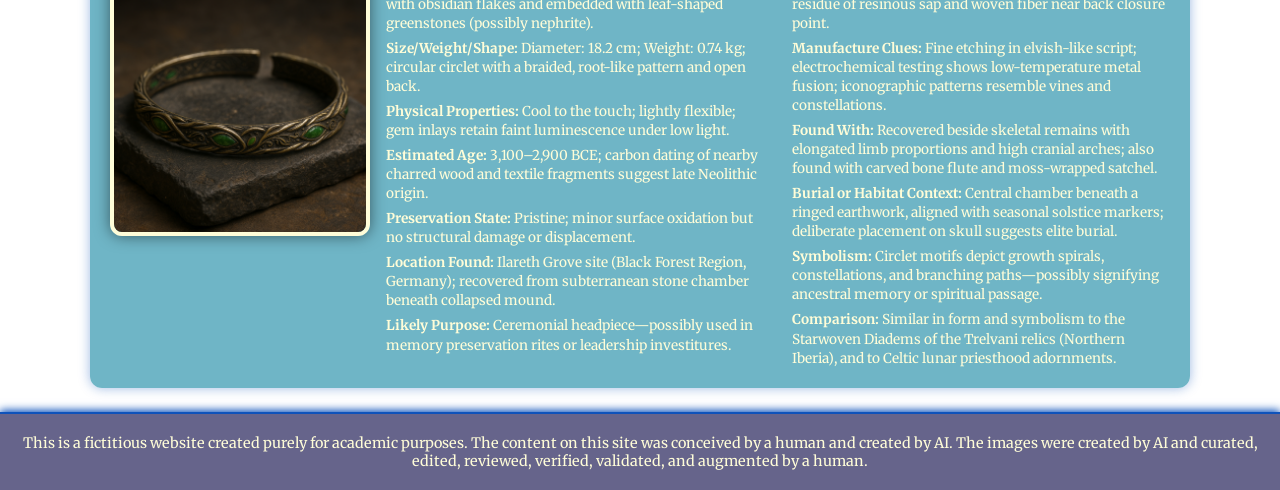
==== commit b66f8441: "Update index.html" ====
--- a/index.html
+++ b/index.html
@@ -59,7 +59,7 @@
             <p><strong>Likely Purpose:</strong> Ceremonial vessel or resting
             surface—possibly for initiation or postmortem transformation.</p>
             <p><strong>Evidence of Use:</strong> Trace amounts of congealed hemoglobin
-            in basin; faint scratch marks consistent with clawed extremities</p>
+            in basin; faint scratch marks consistent with clawed extremities.</p>
             <p><strong>Manufacture Clues:</strong> Chisel lines along base suggest
             hand-carving; geometric spiral patterns etched on rim, possibly symbolic.</p>
             <p><strong>Found With:</strong> Clustered with humanoid skeletal remains
@@ -94,7 +94,7 @@
               <p><strong>Size/Weight/Shape:</strong> Approx. 112 cm in length; weighs
               7.6 kg; shaped like a harness or body frame with jointed fastenings.</p>
               <p><strong>Physical Properties:</strong> Semi-flexible organic structure
-              with rigid iron anchor points; bone elements are etched and burnished</p>
+              with rigid iron anchor points; bone elements are etched and burnished.</p>
               <p><strong>Estimated Age:</strong> 1,800–2,000 BCE; carbon-dated sinew
               and bone match datable organic remains in adjacent layers.</p>
               <p><strong>Preservation State:</strong> Partial—about 65% intact; sinew
@@ -134,37 +134,37 @@
             <div class="spec-list">
                <p><strong>Material:</strong> Interwoven silver-gold alloy (electrum),
                etched with obsidian flakes and embedded with leaf-shaped greenstones
-               (possibly nephrite)</p>
+               (possibly nephrite).</p>
                <p><strong>Size/Weight/Shape:</strong> Diameter: 18.2 cm; Weight: 0.74 kg;
-               circular circlet with a braided, root-like pattern and open back</p>
+               circular circlet with a braided, root-like pattern and open back.</p>
                <p><strong>Physical Properties:</strong> Cool to the touch; lightly
-               flexible; gem inlays retain faint luminescence under low light</p>
+               flexible; gem inlays retain faint luminescence under low light.</p>
                <p><strong>Estimated Age:</strong> 3,100–2,900 BCE; carbon dating of
-               nearby charred wood and textile fragments suggest late Neolithic origin</p>
+               nearby charred wood and textile fragments suggest late Neolithic origin.</p>
                <p><strong>Preservation State:</strong> Pristine; minor surface oxidation
-               but no structural damage or displacement</p>
+               but no structural damage or displacement.</p>
                <p><strong>Location Found:</strong> Ilareth Grove site (Black Forest Region,
                Germany); recovered from subterranean stone chamber beneath collapsed
-               mound</p>
+               mound.</p>
                <p><strong>Likely Purpose:</strong> Ceremonial headpiece—possibly used
-               in memory preservation rites or leadership investitures</p>
+               in memory preservation rites or leadership investitures.</p>
                <p><strong>Evidence of Use:</strong> Interior band shows subtle wear
-               marks; residue of resinous sap and woven fiber near back closure point</p>
+               marks; residue of resinous sap and woven fiber near back closure point.</p>
                <p><strong>Manufacture Clues:</strong> Fine etching in elvish-like script;
                electrochemical testing shows low-temperature metal fusion; iconographic
-               patterns resemble vines and constellations</p>
+               patterns resemble vines and constellations.</p>
                <p><strong>Found With:</strong> Recovered beside skeletal remains with
                elongated limb proportions and high cranial arches; also found with carved
-               bone flute and moss-wrapped satchel</p>
+               bone flute and moss-wrapped satchel.</p>
                <p><strong>Burial or Habitat Context:</strong> Central chamber beneath
                a ringed earthwork, aligned with seasonal solstice markers; deliberate
-               placement on skull suggests elite burial</p>
+               placement on skull suggests elite burial.</p>
                <p><strong>Symbolism:</strong> Circlet motifs depict growth spirals,
                constellations, and branching paths—possibly signifying ancestral memory
-               or spiritual passage</p>
+               or spiritual passage.</p>
                <p><strong>Comparison:</strong> Similar in form and symbolism to the
                Starwoven Diadems of the Trelvani relics (Northern Iberia), and to
-               Celtic lunar priesthood adornments</p>
+               Celtic lunar priesthood adornments.</p>
          </div>
        </div>
       </div>
--- a/css/archeology.css
+++ b/css/archeology.css
@@ -55,6 +55,10 @@
   left: 20px;
   display: flex;
   gap: 10px;
+}
+
+.sub-nav-buttons {
+  margin: 20px 0;
 }
 
 button {
@@ -73,6 +77,28 @@
   background-color: #56a8bd;
 }
 
+.hero {
+  background-color: rgba(86, 168, 189, 0.85); 
+  padding: 40px;
+  border-radius: 10px;
+  max-width: 1250px;
+  margin: 40px auto;
+  text-align: center;
+  color: #fffdd8;
+  box-shadow: 0 0 15px rgba(0, 0, 0, 0.5);
+}
+
+.hero h2 {
+  font-family: 'Cinzel', serif;
+  font-size: 2.2rem;
+  margin-bottom: 20px;
+}
+
+.hero p {
+  font-size: 1.1rem;
+  line-height: 1.6;
+}
+
 .artifact h2 {
   background-color: rgba(90, 170, 220, 0.8);
   display: inline-block;
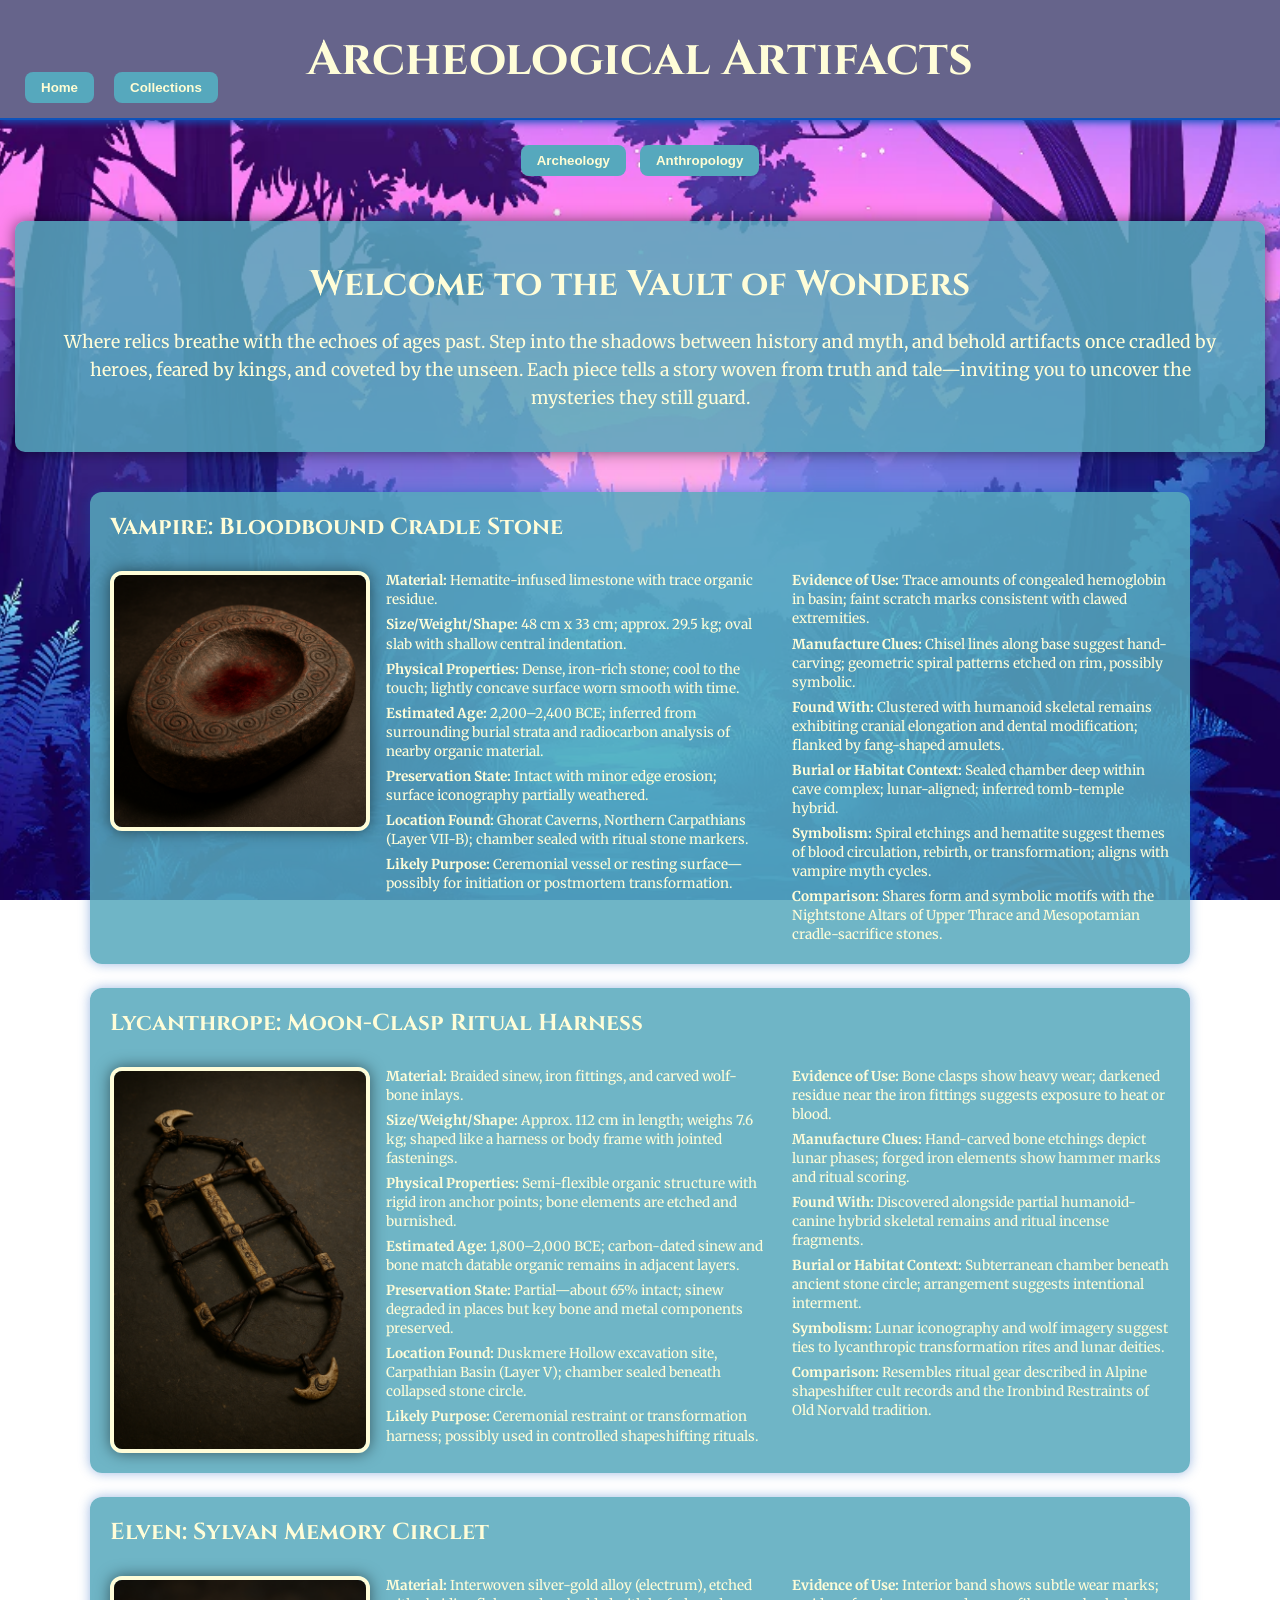
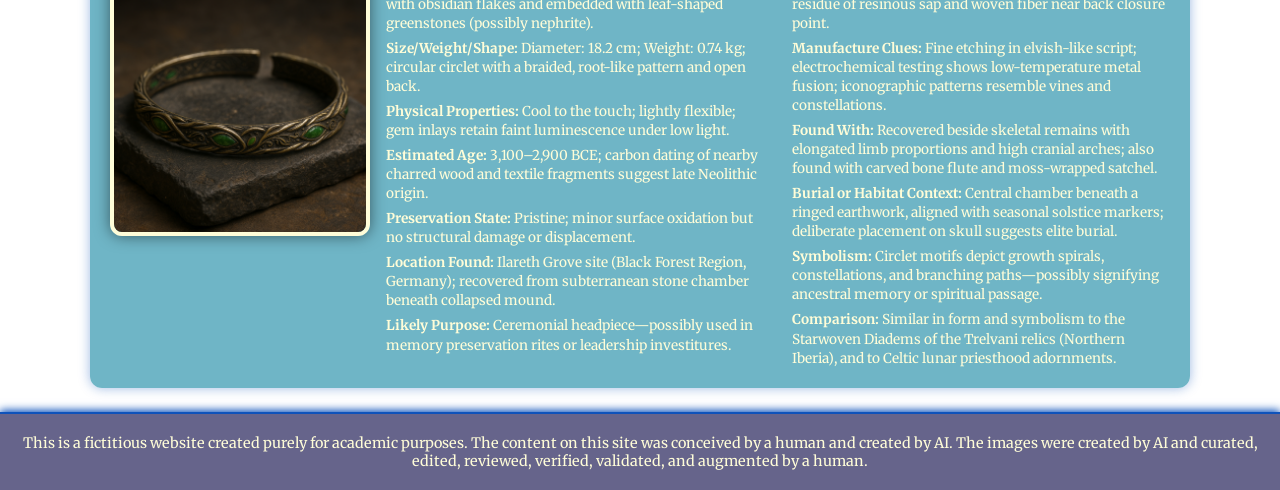
==== commit 60c3e528: "Update index.html" ====
--- a/index.html
+++ b/index.html
@@ -10,7 +10,7 @@
 <body>
   <div class="page-wrapper">
     <header>
-      <h1>Archeology Artifacts</h1>
+      <h1>Archeological Artifacts</h1>
       <div class="nav-buttons">
         <button onclick="location.href='https://yelyaht.github.io/Museum/'">Home</button>
         <button onclick="location.href='https://yelyaht.github.io/Museum/html/collections.html'">Collections</button>
@@ -20,7 +20,7 @@
     <div class="background-wrap">
       <div class="sub-nav-buttons">
         <button onclick="location.href='https://yelyaht.github.io/MuseumArAn/'">Archeology</button>
-        <button onclick="location.href='anthropology.html'">Anthropology</button>
+        <button onclick="location.href='html/anthropology.html'">Anthropology</button>
       </div>
      <main class="home-columns">
       <section class="hero">
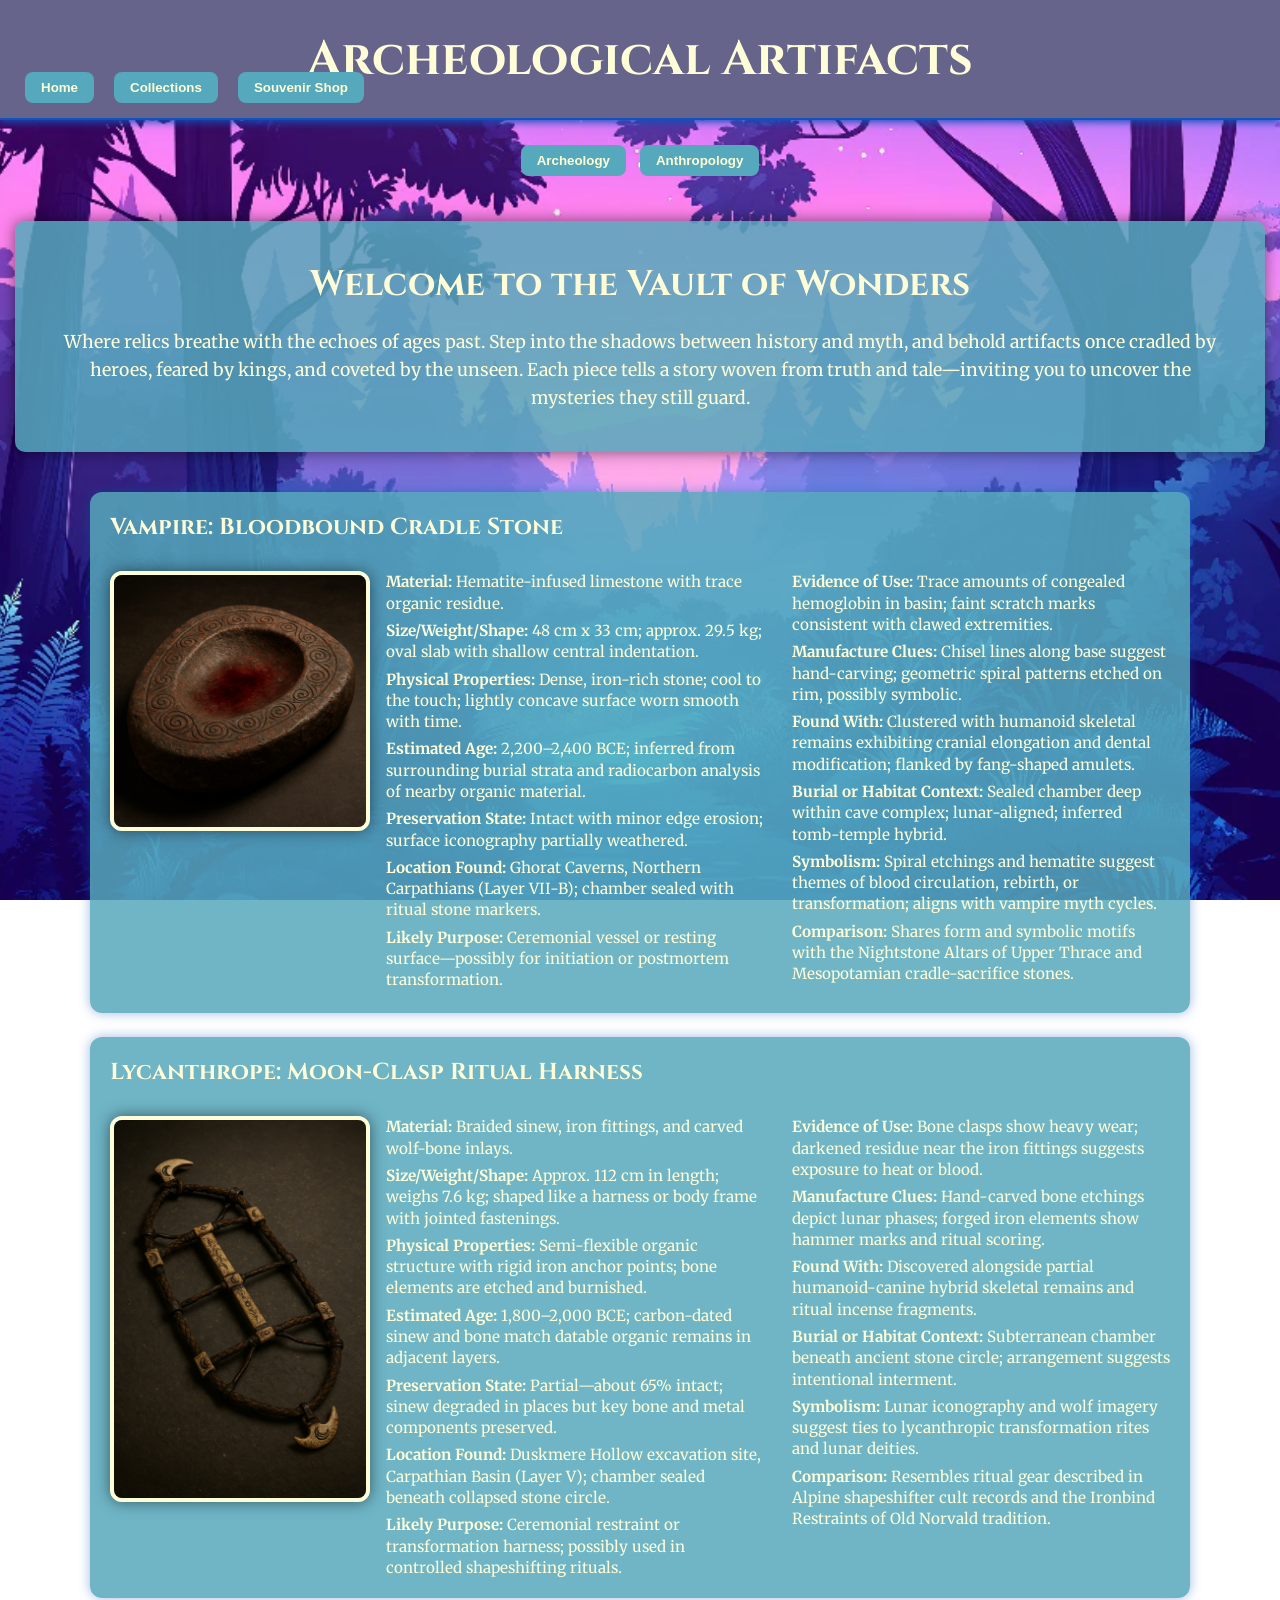
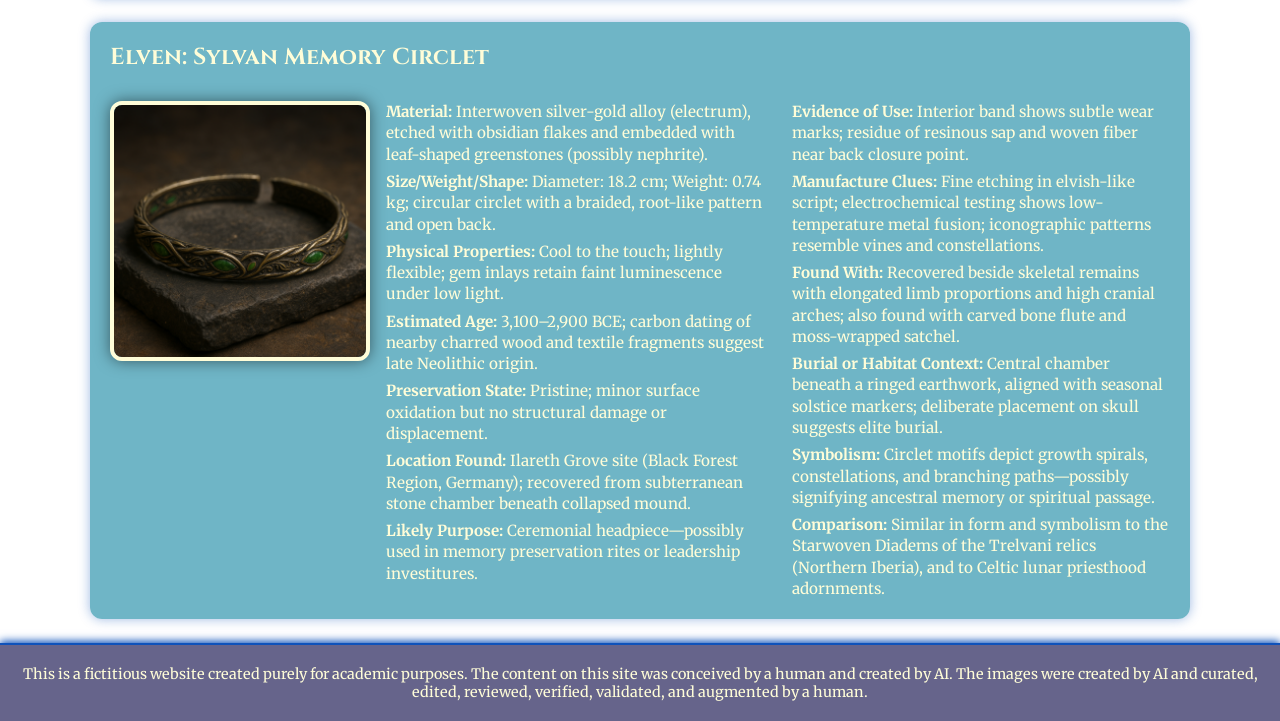
==== commit 0b05ed15: "Update index.html" ====
--- a/index.html
+++ b/index.html
@@ -14,6 +14,7 @@
       <div class="nav-buttons">
         <button onclick="location.href='https://yelyaht.github.io/Museum/'">Home</button>
         <button onclick="location.href='https://yelyaht.github.io/Museum/html/collections.html'">Collections</button>
+        <button onclick="location.href='https://yelyaht.github.io/SouvenirShop/'">Souvenir Shop</button>
       </div>
     </header>
 
--- a/css/archeology.css
+++ b/css/archeology.css
@@ -189,7 +189,7 @@
   column-count: 2;
   column-gap: 28px;
   margin: 0;
-  font-size: 0.85rem;
+  font-size: 0.95rem;
   line-height: 1.4;
 }
 
